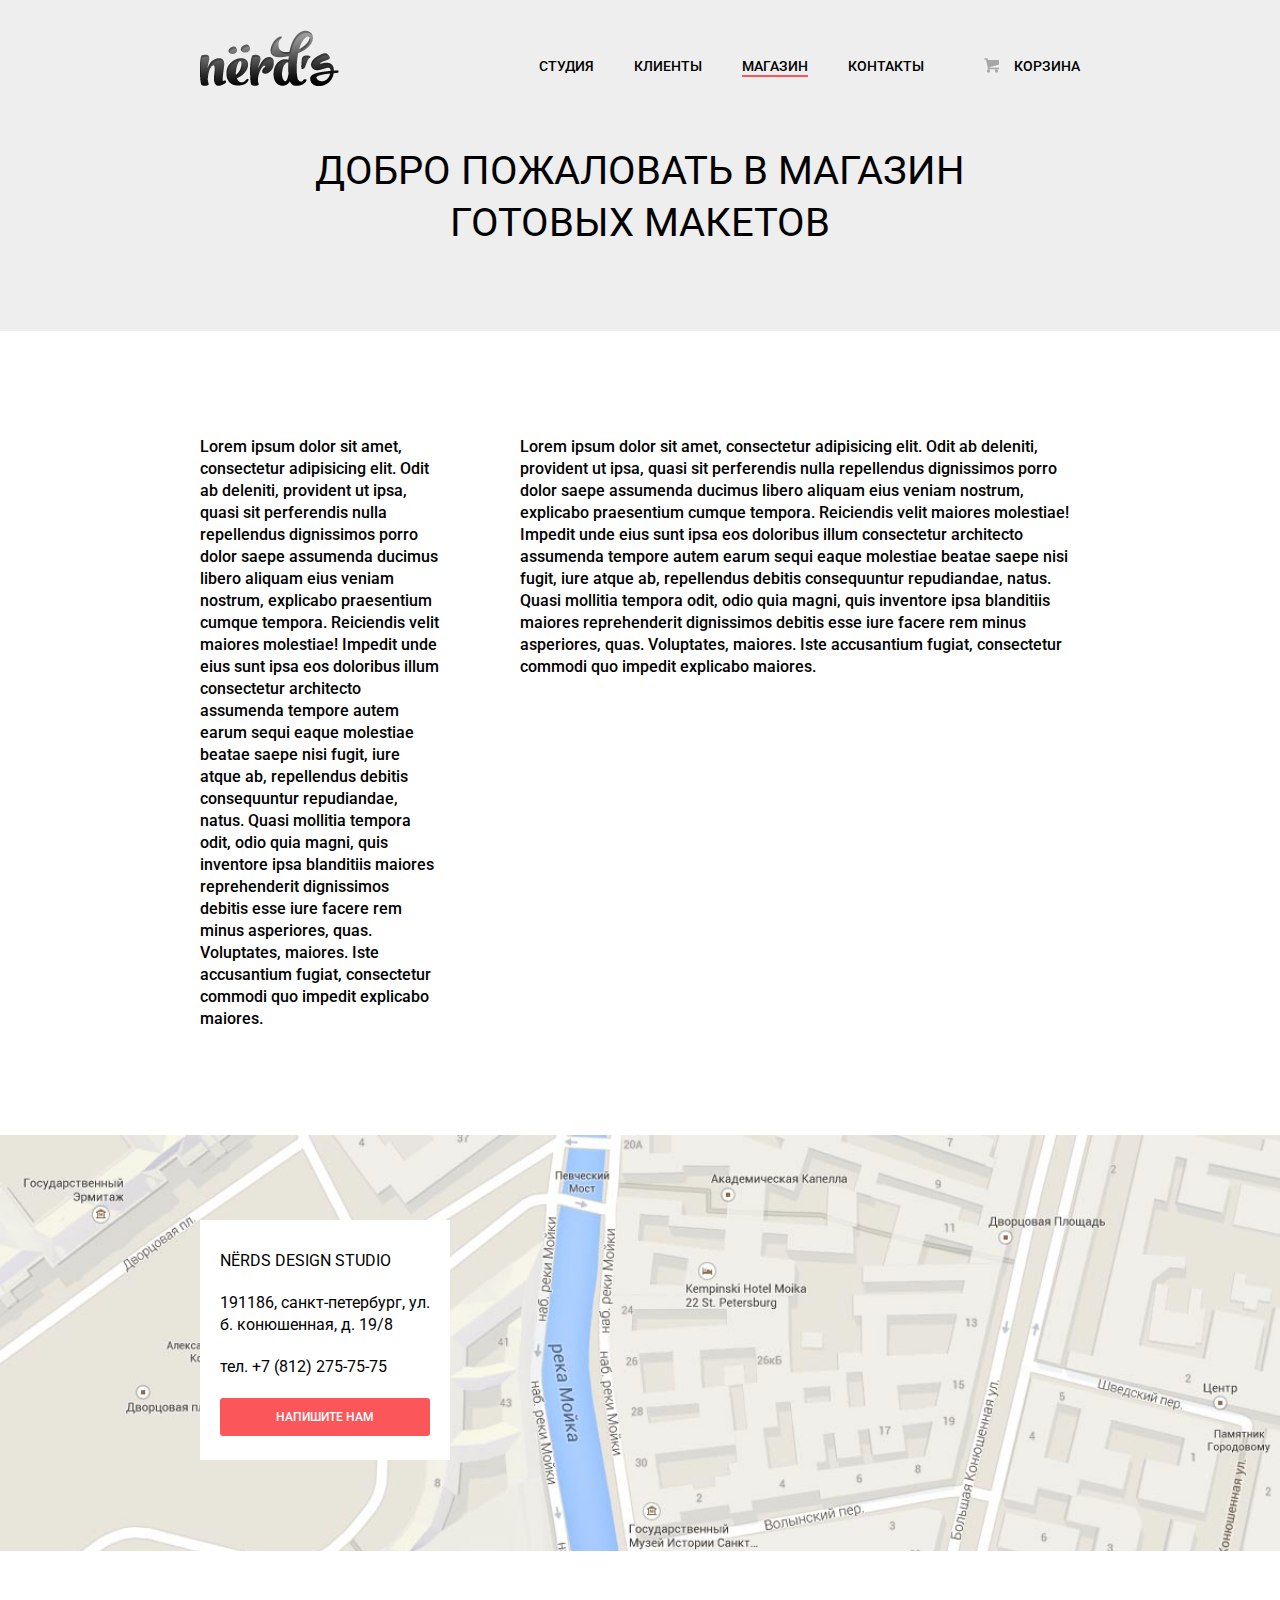
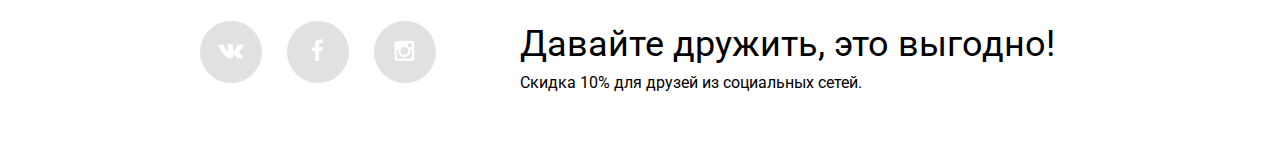
==== catalog.html @ 7f6e207e "inner page start" ====
<!DOCTYPE html>
<html lang="ru-RU">
<head>
	<meta charset="UTF-8">
	<meta name="viewport" content="width=device-width, initial-scale=1.0">
	<meta name="discritpion" content="">
	<meta name="keywords" content="">
	<title>Nerds</title>
	<link href="https://fonts.googleapis.com/css?family=Roboto:400,500&amp;subset=cyrillic" rel="stylesheet">
	<link rel="stylesheet" type="text/css" href="css/normalize.css">
	<link rel="stylesheet" type="text/css" href="css/style.css">
</head>
<body>
	<header class="main-header inner-header">
		<div class="container">
			<div class="top-header clearfix">
				<div class="logo">
					<a href="index.html"><img src="img/header-logo.png" alt="nerds" width="139" height="56"></a>
				</div>
				<nav class="main-navigation">
					<ul>
						<li><a href="#">Студия</a></li>
						<li><a href="#">Клиенты</a></li>
						<li class="active"><a>Магазин</a></li>
						<li><a href="#">Контакты</a></li>
						<li><a class="bascket" href="#">Корзина</a></li>
					</ul>
				</nav>
			</div>
			<h1>Добро пожаловать в магазин готовых макетов</h1>
		</div>
	</header>
	<main class="inner-main container">
    <div class="row clearfix">
      <div class="column-left">
        <p>Lorem ipsum dolor sit amet, consectetur adipisicing elit. Odit ab deleniti, provident ut ipsa, quasi sit perferendis nulla repellendus dignissimos porro dolor saepe assumenda ducimus libero aliquam eius veniam nostrum, explicabo praesentium cumque tempora. Reiciendis velit maiores molestiae! Impedit unde eius sunt ipsa eos doloribus illum consectetur architecto assumenda tempore autem earum sequi eaque molestiae beatae saepe nisi fugit, iure atque ab, repellendus debitis consequuntur repudiandae, natus. Quasi mollitia tempora odit, odio quia magni, quis inventore ipsa blanditiis maiores reprehenderit dignissimos debitis esse iure facere rem minus asperiores, quas. Voluptates, maiores. Iste accusantium fugiat, consectetur commodi quo impedit explicabo maiores.</p>
      </div>
      <div class="column-right">
        <p>Lorem ipsum dolor sit amet, consectetur adipisicing elit. Odit ab deleniti, provident ut ipsa, quasi sit perferendis nulla repellendus dignissimos porro dolor saepe assumenda ducimus libero aliquam eius veniam nostrum, explicabo praesentium cumque tempora. Reiciendis velit maiores molestiae! Impedit unde eius sunt ipsa eos doloribus illum consectetur architecto assumenda tempore autem earum sequi eaque molestiae beatae saepe nisi fugit, iure atque ab, repellendus debitis consequuntur repudiandae, natus. Quasi mollitia tempora odit, odio quia magni, quis inventore ipsa blanditiis maiores reprehenderit dignissimos debitis esse iure facere rem minus asperiores, quas. Voluptates, maiores. Iste accusantium fugiat, consectetur commodi quo impedit explicabo maiores.</p>

      </div>
    </div>
	</main>
	<footer>
		<div class="map" id="yandex-map">
			<div class="container">
				<section class="write-us">
					<h3>NЁRDS DESIGN STUDIO</h3>
					<p>191186, Санкт-Петербург,
						ул. Б. Конюшенная, д. 19/8</p>
					<p>тел. +7 (812) 275-75-75</p>
					<a class="write-us-btn" href="">Напишите нам</a>
				</section>
			</div>
		</div>
		<div class="container">
			<div class="main-footer clearfix">
				<section class="footer-social">
					<a href="" class="social-btn social-btn-vk">VK</a>
					<a href="" class="social-btn social-btn-fb">FB</a>
					<a href="" class="social-btn social-btn-inst">INST</a>
				</section>
				<section class="footer-text">
					<p class="big-heading">Давайте дружить, это выгодно!</p>
					<p>Скидка 10% для друзей из социальных сетей.</p>
				</section>
			</div>
		</div>
	</footer>
	 <div class="modal-content">
	 	<div class="close-btn" title="Закрыть">Закрыть</div>
		<form class="write-us-form" action="#" method="post">
			<div class="clearfix">
				<div class="col-50">
					<label for="user-name">Ваше имя:</label>
					<input id="user-name" type="text" name="user-name" value="" placeholder="Представьтесь, пожалуйста">
				</div>
				<div class="col-50">
					<label for="user-email">Ваш e-mail:</label>
					<input id="user-email" type="email" name="user-email" value="" placeholder="для отправки ответа">
				</div>
			</div>
			<label for="user-message">Текст письма:</label>
			<textarea id="user-message" type="textarea" name="user-message" rows="4" placeholder="В свободной форме"></textarea>
			<button class="submit-btn" type="submit" name="" value="">Отправить</button>
		</form>
	</div>
	<script src="js/modal.js"></script>
	<script type="text/javascript" charset="utf-8" async src="https://api-maps.yandex.ru/services/constructor/1.0/js/?sid=pNVgt0KTNb8zN4novmGZpKS4KS4lNu_Y&amp;width=100%25&amp;height=416&amp;id=yandex-map&amp;lang=ru_RU&amp;sourceType=constructor&amp;scroll=false"></script>
</body>
</html>
---- css/style.css ----
body {
	font-family: "Roboto", "Arial", sans-serif;
	font-weight: 500;
	font-size: 16px;
	line-height: 22px;
	color: #000000;
	background: #ffffff;
}
p, h1, h4 {
	margin: 25px 0;
	padding: 0;
}
.container {
	margin: 0 auto;
	padding: 0 10px;
	width: 880px;
}
.clearfix::after {
	content: "";
	display: table;
	clear: both;
}
.main-header {
	min-height: 440px;
	background: #eeeeee;
}
.inner-header {
	min-height: 330px;
	border-bottom: 1px solid transparent;
}
.inner-header h1 {
	padding: 0 100px;
	font-size: 40px;
	line-height: 52px;
	font-weight: 400;
	text-transform: uppercase;
	text-align: center;
}
.top-header {
	min-height: 120px;
}
.top-header .logo {
	float: left;
	padding: 30px 0;
}
.top-header .logo a {
	display: block;
	width: 139px;
	height: 56px;
}
.main-navigation {
	float: right;
	max-width: 720px;
}
.main-navigation ul {
	margin: 0;
	padding: 0;
	list-style: none;
	font-size: 0;
}
.main-navigation li {
	display: inline-block;
	font-size: 14px;
	padding-top: 55px;
	margin-right: 40px;
}
.main-navigation li:nth-last-child(2) {
	margin-right: 60px;
}
.main-navigation li:last-child {
	margin: 0;
}
.main-navigation a {
	text-decoration: none;
	text-transform: uppercase;
	color: #000000;
}
.main-navigation a:hover {
	color: #fb565a;
}
.main-navigation a:active {
	color: #8f8f8f;
}
.main-navigation .active {
	position: relative;
}
.main-navigation .active a:hover {
	color: inherit;
}
.main-navigation .active::before {
	content: "";
	position: absolute;
	bottom: 0;
	height: 2px;
	width: 100%;
	background: #fb565a;
}

.main-navigation .bascket {
	position: relative;
	padding-left: 30px;
}
.main-navigation .bascket::before {
	content: "";
	position: absolute;
	top: 0;
	left: 0;
	width: 15px;
	height: 15px;
	background: url(../img/sprite.png) no-repeat -15px -15px;
	opacity: 1;
}
.main-navigation .bascket:hover::before {
	background-position: -15px -60px;
}
.main-navigation .bascket:active::before {
	background-position: -15px -15px;
	opacity: 0.4;
}

/* slider */

.slider {
	position: relative;
	width: 880px;
	height: 320px;
}
.slider input[type="radio"] {
	display: none;
}
.slider .controls {
	position: absolute;
	bottom: 90px;
	left: 50%;
	margin-left: -19px;
	z-index: 1;
}
#slide1:checked ~ .slider-inner .slide1 {
	display: block ;
}
.slider label {
	position: relative;
	display: inline-block;
	width: 4px;
	height: 4px;
	margin-right: 12px;
	border-radius: 50%;
	background: white;
	cursor: pointer;
}
.slider label:last-child {
	margin: 0;
}
 .slider label::before {
	content: "";
	position: absolute;
	top: -3px;
	left: -3px;
	width: 4px;
	height: 4px;
	border-radius: 50%;
	border: 3px solid #fff;
}
.slider label:hover,
#slide1:checked ~ .controls label:nth-child(1),
#slide2:checked ~ .controls label:nth-child(2),
#slide3:checked ~ .controls label:nth-child(3) {
	background: #c1c1c1;
}
.slider-inner {
	position: relative;
	width: inherit;
	height: inherit;
	overflow: hidden;
}
.slider-inner .slides {
	position: absolute;
	width: inherit;
	height: inherit;
	display: none;
}
.slider-inner .slide1 {
	background: url(../img/slide1-bg.png) no-repeat 100% 40%;
}
.slider-inner .slide2 {
	background: url(../img/slide2-bg.png) no-repeat 100% 40%;
}
.slider-inner .slide3 {
	background: url(../img/slide3-bg.png) no-repeat 100% 100%;
}
#slide1:checked ~ .slider-inner .slide1,
#slide2:checked ~ .slider-inner .slide2,
#slide3:checked ~ .slider-inner .slide3 {
	display: block;
}
.slider-inner p {
	max-width: 480px;
	font-weight: 400;
	color: #283136;
}
.slider-inner .slider-heading {
	margin-top: 35px;
	font-size: 36px;
	line-height: 36px;
}
.slider-inner .slider-btn {
	display: block;
	padding: 10px 0;
	width: 240px;
	height: 18px;
	font-size: 12px;
	line-height: 18px;
	text-align: center;
	text-decoration: none;
	text-transform: uppercase;
	color: #ffffff;
	border-radius: 3px;
	background-color: #fb565a;
}
.slider-inner .slider-btn:hover {
	background-color: #d6494d;
}
.slider-inner .slider-btn:active {
	background-color: #b63538;
}

/* products */

.products {
	padding: 80px 0;
	border-bottom: 2px solid #eeeeee;
}
.products-item {
	float: left;
	width: 240px;
	margin-right: 80px;
}
.products-item:last-child {
	margin: 0;
}
.products-item .products-img {
	display: block;
	width: 240px;
	height: 124px;
	margin-bottom: 25px;
}
.products-item h3 {
	margin: 20px 0;
	font-size: 18px;
	line-height: 24px;
	text-transform: uppercase;
	font-weight: 500;
}
.products-item p {
	font-size: 15px;
	margin: 20px 0;
	color: #283136;
}
.products-item .products-btn {
	display: block;
	padding: 10px 0;
	width: 140px;
	height: 18px;
	font-size: 12px;
	line-height: 18px;
	text-align: center;
	text-decoration: none;
	text-transform: uppercase;
	color: #ffffff;
	border-radius: 3px;
}
.products-item .products-btn-1 {
	background: #fb565a;
}
.products-item .products-btn-1:hover {
	background: #d6494d;
}
.products-item .products-btn-1:active {
	background: #b63538;
}
.products-item .products-btn-2 {
	background: #00ca74;
}
.products-item .products-btn-2:hover {
	background: #01a25e;
}
.products-item .products-btn-2:active {
	background: #009053;
}
.products-item .products-btn-3 {
	background: #efc84a;
}
.products-item .products-btn-3:hover {
	background: #d6ae2c;
}
.products-item .products-btn-3:active {
	background: #c09b24;
}
/* about */
.about {
	padding: 70px 0;
	color: #283136;
}
.about .row {
	margin-bottom: 40px;
}
.about .row:last-child {
	margin: 0;
}
.about .column-left {
	float: left;
	width: 590px;
	padding-right: 30px;
}
.about .column-right {
	float: right;
	width: 240px;
}
.about .column-left h1:first-of-type,
.about .column-right h1:first-of-type,
.about .column-left h4:first-of-type,
.about .column-right h4:first-of-type {
	margin-top: 0;
}
.about .column-left p:last-of-type,
.about .column-right p:last-of-type {
	margin-bottom: 0;
}
.about h1 {
	font-size: 36px;
	line-height: 36px;
	color: #000000;
}
.about h4 {
	text-transform: uppercase;
}
.about ul {
	margin: 0;
	padding: 0;
	list-style: none;
}
.about li {
	position: relative;
	margin-bottom: 25px;
	padding-left: 35px;
}
.about li:last-child {
	margin: 0;
}
.about li::after {
	content: "";
	position: absolute;
	top: 10px;
	left: 0;
	width: 25px;
	height: 2px;
	background: #fb565a;
}
.about .about-logo {
	position: relative;
	margin-top: -10px;
	padding: 0 25px;
	padding-top: 110px;
	width: 190px;
	height: 40px;
	text-align: center;
	background: url(../img/about-logo.png) no-repeat 50% 0;
}
.about .about-logo::after {
	content: "";
	position: absolute;
	left: 0;
	bottom: 30px;
	width: 240px;
	height: 2px;
	background: #eeeeee;
	z-index: 1;
}
.about .founded {
	position: relative;
	padding: 0 15px;
	background: #ffffff;
	z-index: 2;
}
/* portfolio */

.portfolio {
	margin-bottom: 85px;
	border-top: 2px solid #eeeeee;
	border-bottom: 2px solid #eeeeee;
	font-size: 0;
}
.portfolio .portfolio-item {
	display: inline-block;
	margin-right: 50px;
	width: 260px;
	min-height: 165px;
	opacity: 0.2;
}
.portfolio .portfolio-item:last-child {
	margin: 0;
}
.portfolio .portfolio-item:hover,
.portfolio .portfolio-item:active {
	opacity: 1;
}
.portfolio .portfolio-item-1 {
	background: url(../img/portfolio-1.png) no-repeat 50% 50%;
}
.portfolio .portfolio-item-2 {
	background: url(../img/portfolio-2.png) no-repeat 50% 50%;
}
.portfolio .portfolio-item-3 {
	background: url(../img/portfolio-3.png) no-repeat 50% 50%;
}
/* map */
.map {
	position: relative;
	width: 100%;
	min-height: 416px;
	background: url(../img/map.jpg) no-repeat 50% 0;
	background-size: cover;
}
.map .write-us {
	position: absolute;
	top: 85px;
	left: auto;
	padding: 30px 20px;
	width: 210px;
	height: 180px;
	background: #ffffff;
	z-index: 1;
}
.write-us h3 {
	margin: 0;
	font-size: 16px;
	font-weight: 400;
	text-transform: uppercase;
}
.write-us p {
	margin: 20px 0;
	text-transform: lowercase;
	font-weight: 400;
}
.write-us .write-us-btn {
	display: block;
	padding: 10px 0;
	width: 210px;
	height: 18px;
	font-size: 12px;
	line-height: 18px;
	text-align: center;
	text-decoration: none;
	text-transform: uppercase;
	color: #ffffff;
	border-radius: 3px;
	background-color: #fb565a;
}
.write-us .write-us-btn:hover {
	background-color: #d6494d;
}
.write-us .write-us-btn:active {
	background-color: #b63538;
}
/* main-footer */
.main-footer {
	padding: 70px 0;
}
.footer-social {
	float: left;
	margin-right: 20px;
	width: 300px;
	font-size: 0;
}
.social-btn {
	display: inline-block;
	margin-right: 25px;
	width: 62px;
	height: 62px;
	border-radius: 50%;
	background: #e1e1e1 url(../img/sprite.png) no-repeat;
}
.social-btn:last-child {
	margin: 0;
}
.social-btn:hover {
	background: #fb565a url(../img/sprite.png) no-repeat;
}
.social-btn:active {
	background: #d6494d url(../img/sprite.png) no-repeat;
}
.social-btn.social-btn-vk {
	background-position: 3px -385px;
}
.social-btn.social-btn-fb {
	background-position: 9px -287px;
}
.social-btn.social-btn-inst {
	background-position: 5px -338px;
}
.footer-text {
	float: left;
	width: 560px;
}
.footer-text .big-heading {
	margin: 0;
	margin-bottom: 5px;
	font-size: 36px;
	line-height: 46px;
	font-weight: 400;
}
.footer-text p {
	margin: 0;
	font-weight: 400;
}
/* modal */
.modal-content {
	display: none;
	position: fixed;
	top: 120px;
	left: 50%;
	margin-left: -315px;
	padding: 50px 80px;
	width: 460px;
	height: 320px;
	background: #ffffff;
	box-shadow: 0 20px 40px rgba(0, 0, 0, 0.75);
	z-index: 5;
}
.modal-content-show {
	display: block;
}
.modal-content .close-btn {
	position: absolute;
	top: 5px;
	right: 5px;
	width: 40px;
	height: 40px;
	font-size: 0;
	background: #fb565a;
	border-radius: 50%;
	cursor: pointer;
}
.modal-content .close-btn::before,
.modal-content .close-btn::after {
	content: "";
	position: absolute;
	top:18px;
	left: 10px;
	width: 20px;
	height: 4px;
	border-radius: 3px;
	background: #ffffff;
	z-index: 10;
}
.modal-content .close-btn::before {
	transform: rotate(45deg);
}
.modal-content .close-btn::after {
	transform: rotate(-45deg);
}
.write-us-form .col-50 {
	float: left;
	width: 220px;
	margin-right: 20px;
}
.write-us-form .col-50:last-child {
	margin: 0;
}
.write-us-form label {
	display: block;
	margin-bottom: 10px;
	font-size: inherit;
	font-weight: inherit;
	font-style: inherit;
}
.write-us-form input,
.write-us-form textarea {
	box-sizing: border-box;
	width: 100%;
	margin-bottom: 25px;
	padding: 10px 15px;
	border: 2px solid #d7dcde;
	font-size: 12px;
	line-height: 18px;
	font-weight: 400;
	text-transform: uppercase;
}
.write-us-form input::-webkit-input-placeholder {
	color: #000000;
}
.write-us-form input:-ms-input-placeholder {
	color: #000000;
}
.write-us-form input::-ms-input-placeholder {
	color: #000000;
}
.write-us-form .submit-btn {
	box-sizing: border-box;
	margin-top: 20px;
	padding: 10px 0;
	width: 100%;
	font-size: 12px;
	line-height: 18px;
	text-align: center;
	text-transform: uppercase;
	color: #ffffff;
	border: none;
	border-radius: 3px;
	background-color: #fb565a;
	cursor: pointer;
}
/* Inner pages */
.inner-main {
	padding: 80px 0;
}
.inner-main .column-left {
	float: left;
	width: 240px;
	margin-right: 80px;
}
.inner-main .column-right {
	float: left;
	width: 560px;
}
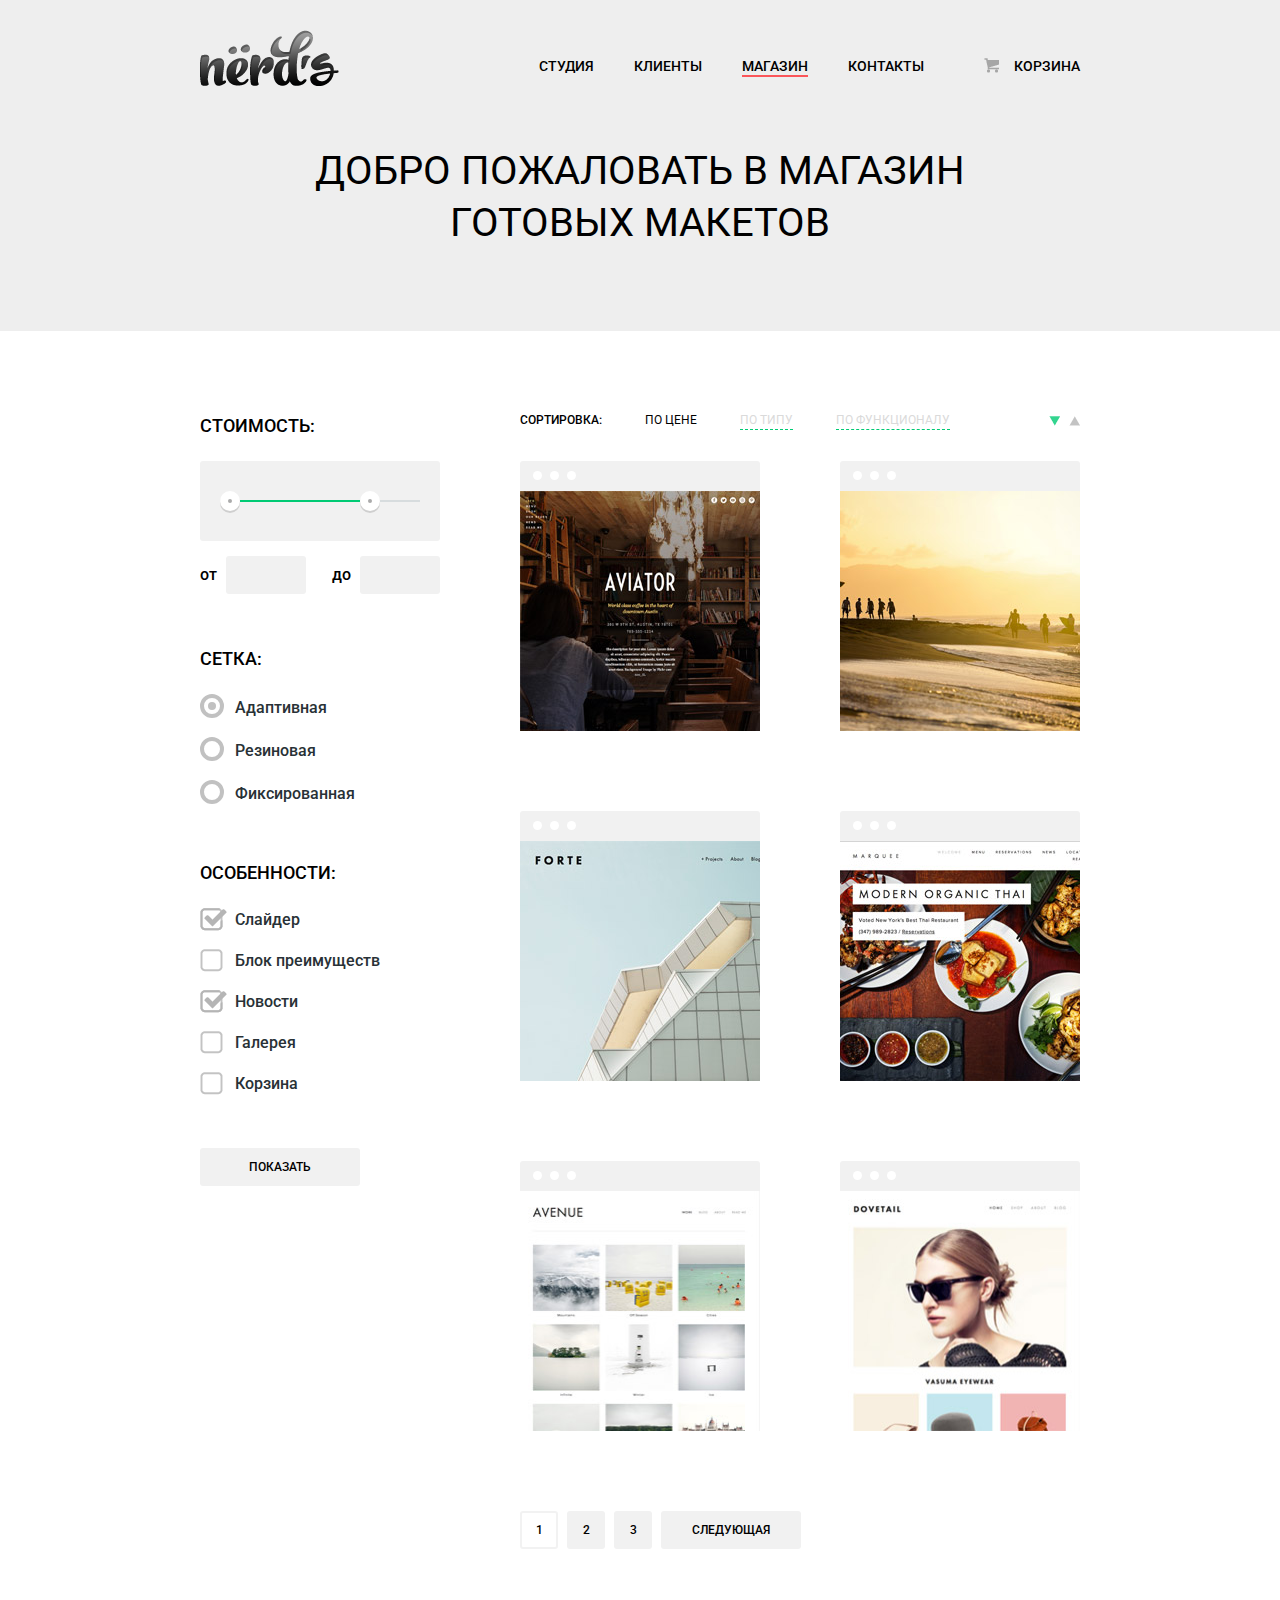
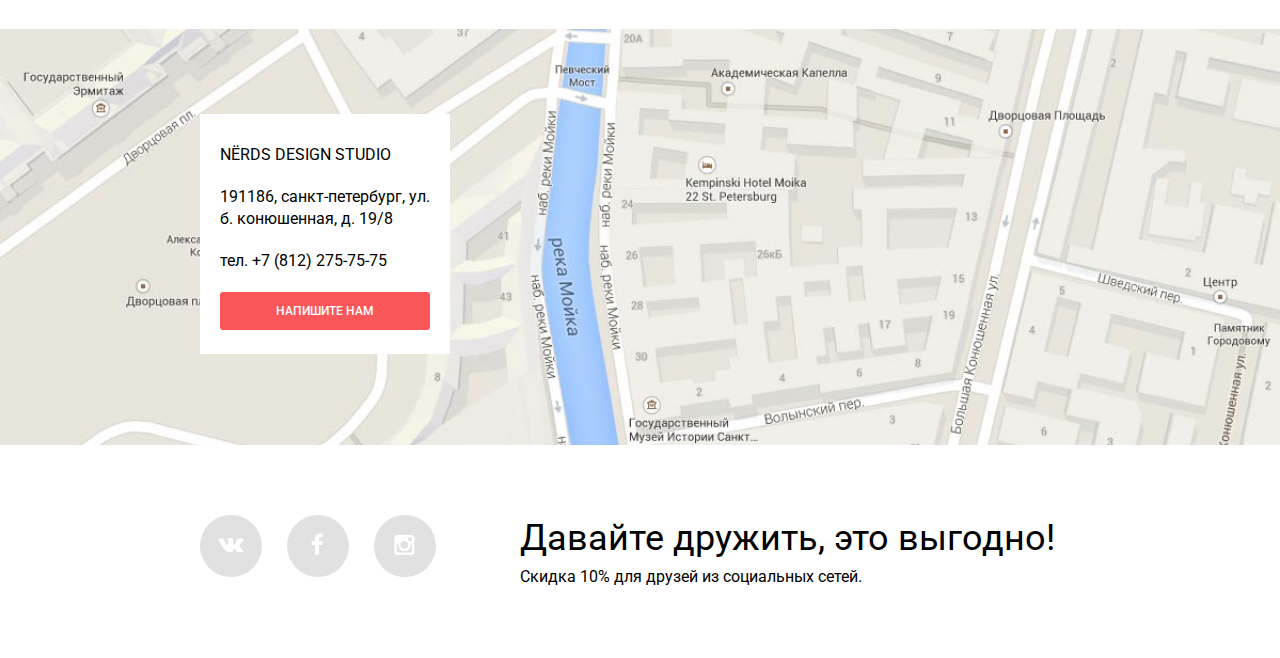
==== commit dab2b0c8: "catalog complete" ====
--- a/catalog.html
+++ b/catalog.html
@@ -33,11 +33,133 @@
 	<main class="inner-main container">
     <div class="row clearfix">
       <div class="column-left">
-        <p>Lorem ipsum dolor sit amet, consectetur adipisicing elit. Odit ab deleniti, provident ut ipsa, quasi sit perferendis nulla repellendus dignissimos porro dolor saepe assumenda ducimus libero aliquam eius veniam nostrum, explicabo praesentium cumque tempora. Reiciendis velit maiores molestiae! Impedit unde eius sunt ipsa eos doloribus illum consectetur architecto assumenda tempore autem earum sequi eaque molestiae beatae saepe nisi fugit, iure atque ab, repellendus debitis consequuntur repudiandae, natus. Quasi mollitia tempora odit, odio quia magni, quis inventore ipsa blanditiis maiores reprehenderit dignissimos debitis esse iure facere rem minus asperiores, quas. Voluptates, maiores. Iste accusantium fugiat, consectetur commodi quo impedit explicabo maiores.</p>
+				<aside>
+					<form class="sorting-form" action="#" method="get">
+						<p>СТОИМОСТЬ:</p>
+						<div class="form-block">
+							<div class="range-slider">
+								<span class="left-control"></span>
+								<span class="right-control"></span>
+							</div>
+							<div class="range-input">
+								<label for="min">от</label>
+								<input id="min" type="text" name ="min" value="">
+								<label for="max">до</label>
+								<input id="max" type="text" name="max" value="" pattern="[0-9]{,5}">
+							</div>
+						</div>
+						<p>СЕТКА:</p>
+						<div class="form-block">
+							<input type="radio" id="adaptive" name="grid" value="adaptive" checked>
+							<label class="radio" for="adaptive">Адаптивная</label>
+							<input type="radio" id="rubber" name="grid" value="rubber">
+							<label class="radio" for="rubber">Резиновая</label>
+							<input type="radio" id="fixed" name="grid" value="fixed">
+							<label class="radio" for="fixed">Фиксированная</label>
+						</div>
+						<p>ОСОБЕННОСТИ:</p>
+						<div class="form-block">
+							<input type="checkbox" id="slider" name="slider" value="slider" checked>
+							<label class="checkbox" for="slider">Слайдер</label>
+							<input type="checkbox" id="advantages" name="advantages" value="advantages">
+							<label class="checkbox" for="advantages">Блок преимуществ</label>
+							<input type="checkbox" id="news" name="news" value="news" checked>
+							<label class="checkbox" for="news">Новости</label>
+							<input type="checkbox" id="gallery" name="gallery" value="gallery">
+							<label class="checkbox" for="gallery">Галерея</label>
+							<input type="checkbox" id="bascket" name="bascket" value="bascket">
+							<label class="checkbox" for="bascket">Корзина</label>
+						</div>
+						<input class="submit-btn" type="submit" value="Показать">
+					</form>
+				</aside>
       </div>
       <div class="column-right">
-        <p>Lorem ipsum dolor sit amet, consectetur adipisicing elit. Odit ab deleniti, provident ut ipsa, quasi sit perferendis nulla repellendus dignissimos porro dolor saepe assumenda ducimus libero aliquam eius veniam nostrum, explicabo praesentium cumque tempora. Reiciendis velit maiores molestiae! Impedit unde eius sunt ipsa eos doloribus illum consectetur architecto assumenda tempore autem earum sequi eaque molestiae beatae saepe nisi fugit, iure atque ab, repellendus debitis consequuntur repudiandae, natus. Quasi mollitia tempora odit, odio quia magni, quis inventore ipsa blanditiis maiores reprehenderit dignissimos debitis esse iure facere rem minus asperiores, quas. Voluptates, maiores. Iste accusantium fugiat, consectetur commodi quo impedit explicabo maiores.</p>
-
+				<section class="sorting clearfix">
+					<div class="type-sorting">
+						<span>Сортировка:</span>
+						<a class="active" href="">ПО ЦЕНЕ</a>
+						<a href="">ПО ТИПУ</a>
+						<a href="">ПО ФУНКЦИОНАЛУ</a>
+					</div>
+					<div class="range-sorting">
+						<a class="minimum active" href="#">min</a>
+						<a class="maximum" href="#">max</a>
+					</div>
+				</section>
+				<section class="goods">
+					<div class="goods-item">
+						<span class="controls"></span>
+						<div class="goods-modal-wrapper">
+							<img src="img/goods-1.jpg" width="240" height="240" alt="goods description">
+							<div class="goods-modal">
+								<h3>Sunset</h3>
+								<p>Интернет-магазин с личным кабинетом</p>
+								<a class="goods-modal-btn" href="#">10000</a>
+							</div>
+						</div>
+					</div>
+					<div class="goods-item">
+						<span class="controls"></span>
+						<div class="goods-modal-wrapper">
+							<img src="img/goods-2.jpg" width="240" height="240" alt="goods description">
+							<div class="goods-modal">
+								<h3>Sunset</h3>
+								<p>Интернет-магазин с личным кабинетом</p>
+								<a class="goods-modal-btn" href="#">10000</a>
+							</div>
+						</div>					</div>
+					<div class="goods-item">
+						<span class="controls"></span>
+						<div class="goods-modal-wrapper">
+							<img src="img/goods-3.jpg" width="240" height="240" alt="goods description">
+							<div class="goods-modal">
+								<h3>Sunset</h3>
+								<p>Интернет-магазин с личным кабинетом</p>
+								<a class="goods-modal-btn" href="#">10000</a>
+							</div>
+						</div>
+					</div>
+					<div class="goods-item">
+						<span class="controls"></span>
+						<div class="goods-modal-wrapper">
+							<img src="img/goods-4.jpg" width="240" height="240" alt="goods description">
+							<div class="goods-modal">
+								<h3>Sunset</h3>
+								<p>Интернет-магазин с личным кабинетом</p>
+								<a class="goods-modal-btn" href="#">10000</a>
+							</div>
+						</div>
+					</div>
+					<div class="goods-item">
+						<span class="controls"></span>
+						<div class="goods-modal-wrapper">
+							<img src="img/goods-5.jpg" width="240" height="240" alt="goods description">
+							<div class="goods-modal">
+								<h3>Sunset</h3>
+								<p>Интернет-магазин с личным кабинетом</p>
+								<a class="goods-modal-btn" href="#">10000</a>
+							</div>
+						</div>
+					</div>
+					<div class="goods-item">
+						<span class="controls"></span>
+						<div class="goods-modal-wrapper">
+							<img src="img/goods-6.jpg" width="240" height="240" alt="goods description">
+							<div class="goods-modal">
+								<h3>Sunset</h3>
+								<p>Интернет-магазин с личным кабинетом</p>
+								<a class="goods-modal-btn" href="#">10000</a>
+							</div>
+						</div>
+					</div>
+				</section>
+				<section class="paginator">
+					<a class="paginator-item current">1</a>
+					<a class="paginator-item" href="#">2</a>
+					<a class="paginator-item" href="#">3</a>
+					<a class="paginator-item next" href="#">СЛЕДУЮЩАЯ</a>
+				</section>
       </div>
     </div>
 	</main>
--- a/css/style.css
+++ b/css/style.css
@@ -60,6 +60,7 @@
 }
 .main-navigation li {
 	display: inline-block;
+	vertical-align: baseline;
 	font-size: 14px;
 	padding-top: 55px;
 	margin-right: 40px;
@@ -141,6 +142,7 @@
 .slider label {
 	position: relative;
 	display: inline-block;
+	vertical-align: baseline;
 	width: 4px;
 	height: 4px;
 	margin-right: 12px;
@@ -392,6 +394,7 @@
 }
 .portfolio .portfolio-item {
 	display: inline-block;
+	vertical-align: baseline;
 	margin-right: 50px;
 	width: 260px;
 	min-height: 165px;
@@ -474,6 +477,7 @@
 }
 .social-btn {
 	display: inline-block;
+	vertical-align: baseline;
 	margin-right: 25px;
 	width: 62px;
 	height: 62px;
@@ -585,6 +589,11 @@
 	line-height: 18px;
 	font-weight: 400;
 	text-transform: uppercase;
+	cursor: pointer;
+}
+.write-us-form input:hover,
+.write-us-form textarea:hover {
+	border: 2px solid #a2a9ac;
 }
 .write-us-form input::-webkit-input-placeholder {
 	color: #000000;
@@ -611,6 +620,7 @@
 	cursor: pointer;
 }
 /* Inner pages */
+
 .inner-main {
 	padding: 80px 0;
 }
@@ -623,3 +633,374 @@
 	float: left;
 	width: 560px;
 }
+.sorting-form p {
+	margin: 0;
+	margin-bottom: 20px;
+	font-size: 18px;
+	line-height: 30px;
+}
+.sorting-form .form-block {
+	margin-bottom: 50px;
+}
+.sorting-form .range-slider {
+	position: relative;
+	margin-bottom: 15px;
+	width: 240px;
+	height: 80px;
+	border-radius: 3px;
+	background: #f1f1f1;
+}
+.sorting-form .range-slider::before{
+	content: "";
+	position: absolute;
+	top: 50%;
+	left: 20px;
+	margin-top: -1px;
+	height: 2px;
+	width: 200px;
+	background: #d7dcde;
+}
+.sorting-form .range-slider::after {
+	content: "";
+	position: absolute;
+	top: 50%;
+	left: 40px;
+	margin-top: -1px;
+	height: 2px;
+	width: 120px;
+	background: #00ca74;
+}
+.range-slider .left-control,
+.range-slider .right-control {
+	position: absolute;
+	top: 50%;
+	margin-top: -10px;
+	width: 20px;
+	height: 20px;
+	border-radius: 50%;
+	background: #ffffff;
+	box-shadow: 0 2px  rgba(0, 0, 0, 0.14);
+}
+.range-slider .left-control::before,
+.range-slider .right-control::before {
+	content: "";
+	position: absolute;
+	left: 8px;
+	top: 8px;
+	width: 4px;
+	height: 4px;
+	border-radius: 50%;
+	background: #ababab;
+}
+.range-slider .left-control {
+	left: 20px;
+}
+.range-slider .right-control {
+	right: 60px;
+}
+.range-input input[type="text"] {
+	box-sizing: border-box;
+	margin: 0 5px;
+	padding: 10px;
+	width: 80px;
+	height: 38px;
+	border-radius: 3px;
+	border: none;
+	text-align: center;
+	background: #f1f1f1;
+}
+.range-input input[type="text"]:last-of-type {
+	margin-right: 0;
+}
+.range-input label:last-of-type {
+	margin-left: 17px;
+}
+.sorting-form input[type="radio"],
+.sorting-form input[type="checkbox"] {
+	display: none;
+}
+.sorting-form .radio,
+.sorting-form .checkbox {
+	position: relative;
+	display: block;
+	margin-bottom: 15px;
+	height: 25px;
+	padding-top: 3px;
+	padding-left: 35px;
+	color: #283136;
+	cursor: pointer;
+}
+.sorting-form .radio:hover,
+.sorting-form .checkbox:hover {
+	color: #000000;
+}
+.sorting-form .radio::before {
+	position: absolute;
+	content: "";
+	left: 0;
+	top: 0;
+	width: 16px;
+	height: 16px;
+	border-radius: 50%;
+	border: 4px solid #c1c1c1;
+	background: inherit;
+	cursor: pointer;
+}
+.sorting-form .radio:hover::before {
+	border: 4px solid #b5b5b5;
+}
+.sorting-form input[type="radio"]:checked + .radio::after {
+	content: "";
+	position: absolute;
+	left: 8px;
+	top: 8px;
+	width: 8px;
+	height: 8px;
+	border-radius: 50%;
+	background: #c1c1c1;
+}
+.sorting-form input[type="radio"]:checked + .radio:hover::after {
+	background: #b5b5b5;
+}
+.sorting-form .checkbox {
+	padding-top: 1px;
+}
+.sorting-form .checkbox::before {
+	position: absolute;
+	content: "";
+	left: 0;
+	top: 0;
+	width: 23px;
+	height: 23px;
+	opacity: 0.8;
+	background: url('../img/inner-sprite.png') no-repeat -5px -125px;
+}
+.sorting-form .checkbox:hover::before {
+	opacity: 1;
+}
+.sorting-form input[type="checkbox"]:checked + .checkbox::after {
+	position: absolute;
+	content: "";
+	left: 0;
+	top: 0;
+	width: 27px;
+	height: 23px;
+	opacity: 1;
+	background: url('../img/inner-sprite.png') no-repeat -5px -158px;
+}
+.sorting-form .submit-btn {
+	width: 160px;
+	height: 38px;
+	border: none;
+	border-radius: 3px;
+	text-transform: uppercase;
+	font-size: 12px;
+	line-height: 18px;
+	font-weight: 500;
+	font-family: inherit;
+	background: #f1f1f1;
+	cursor: pointer;
+	outline: none;
+}
+.sorting-form .submit-btn:hover {
+	background: #e5e5e5;
+}
+.sorting-form .submit-btn:active {
+	box-sizing: border-box;
+	border-top: 3px solid #b5b5b5;
+	background: #d5d5d5;
+}
+.sorting {
+	margin-bottom: 28px;
+}
+.sorting .type-sorting {
+	float: left;
+	font-size: 12px;
+	line-height: 18px;
+	font-weight: 500;
+	text-transform: uppercase;
+}
+.sorting .range-sorting {
+	float: right;
+}
+.sorting .type-sorting a {
+	display: inline-block;
+	vertical-align: baseline;
+	margin-left: 40px;
+	color: #dadada;
+	text-decoration: none;
+	font-weight: 400;
+	border-bottom: 1px dashed #00ca74;
+}
+.sorting .type-sorting a:hover {
+	color: #000000;
+	border-bottom: 1px solid #00ca74;
+}
+.sorting .type-sorting a:active,
+.sorting .type-sorting a.active {
+	color: #000000;
+	border-bottom: none;
+}
+.range-sorting a {
+	display: inline-block;
+	vertical-align: baseline;
+	font-size: 0;
+	width: 11px;
+	height: 10px;
+	margin-left: 5px;
+	background: url('../img/inner-sprite.png') no-repeat;
+	cursor: pointer;
+	opacity: 0.8;
+}
+.range-sorting .minimum {
+	background-position: -5px -5px;
+}
+.range-sorting .maximum {
+	background-position: -5px -65px;
+}
+.range-sorting .minimum:hover {
+	opacity: 1;
+}
+.range-sorting .maximum:hover {
+	opacity: 1;
+}
+.range-sorting .minimum:active {
+	background-position: -5px -45px;
+}
+.range-sorting .maximum:active {
+	background-position: -5px -105px;
+}
+.range-sorting .minimum.active {
+	background-position: -5px -25px;
+}
+.range-sorting .maximum.active {
+	background-position: -5px -85px;
+}
+/* Goods */
+.goods {
+	font-size: 0;
+}
+.goods .goods-item {
+	position: relative;
+	display: inline-block;
+	vertical-align: baseline;
+	margin-bottom: 80px;
+	padding-top: 30px;
+	width: 240px;
+	height: 240px;
+	border-radius: 3px;
+	font-size: 16px;
+	background: #f1f1f1;
+	z-index: 99;
+}
+.goods .goods-item:nth-child(2n) {
+	margin-left: 80px;
+}
+.goods .goods-item img {
+	width: 240px;
+	height: 240px;
+	cursor: pointer;
+
+}
+
+.goods-item .controls,
+.goods-item .controls::before,
+.goods-item .controls::after {
+	position: absolute;
+	top: 10px;
+	left: 13px;
+	width: 9px;
+	height: 9px;
+	border-radius: 50%;
+	background: #ffffff;
+}
+.goods-item .controls::before {
+	content: "";
+	top: 0;
+	left: 17px;
+}
+.goods-item .controls::after {
+	content: "";
+	top: 0;
+	left: 34px;
+}
+.goods-item .goods-modal {
+	position: absolute;
+	display: none;
+	bottom: 20px;
+	left: 20px;
+	padding: 0 30px;
+	width: 140px;
+	height: 200px;
+	background: #ffffff;
+	text-align: center;
+	opacity: 1;
+	z-index: 100;
+}
+.goods-item .goods-modal h3 {
+	font-size: 18px;
+	line-height: 24px;
+	font-weight: 400;
+	margin-top: 30px;
+	margin-bottom: 20px;
+}
+.goods-item .goods-modal p {
+	font-size: 14px;
+	line-height: 18px;
+	font-weight: 400;
+	margin: 20px 0;
+}
+.goods-modal .goods-modal-btn {
+	display: block;
+	padding: 10px 0;
+	width: 140px;
+	height: 18px;
+	font-size: 12px;
+	line-height: 18px;
+	text-align: center;
+	text-decoration: none;
+	text-transform: uppercase;
+	color: #ffffff;
+	border-radius: 3px;
+	background: #fb565a;
+}
+.goods-modal-wrapper:hover .goods-modal {
+	display: block;
+}
+
+/* paginator */
+
+.paginator .paginator-item {
+ display: inline-block;
+ vertical-align: top;
+ box-sizing: border-box;
+ padding: 10px 0;
+ margin-right: 5px;
+ width: 38px;
+ height: 38px;
+ background: #f1f1f1;
+ border-radius: 3px;
+ font-size: 12px;
+ line-height: 18px;
+ color: #000000;
+ text-align: center;
+ text-decoration: none;
+ cursor: pointer;
+}
+.paginator .paginator-item:hover {
+	background: #e5e5e5;
+}
+.paginator .paginator-item:active {
+	background: #d5d5d5;
+	padding: 7px 0;
+	border-top: 3px solid #b5b5b5;
+}
+.paginator .paginator-item.current {
+	background: #ffffff;
+	padding: 8px 0;
+	border: 2px solid #f2f2f2;
+	cursor: auto;
+}
+.paginator .next {
+	width: 140px;
+}
